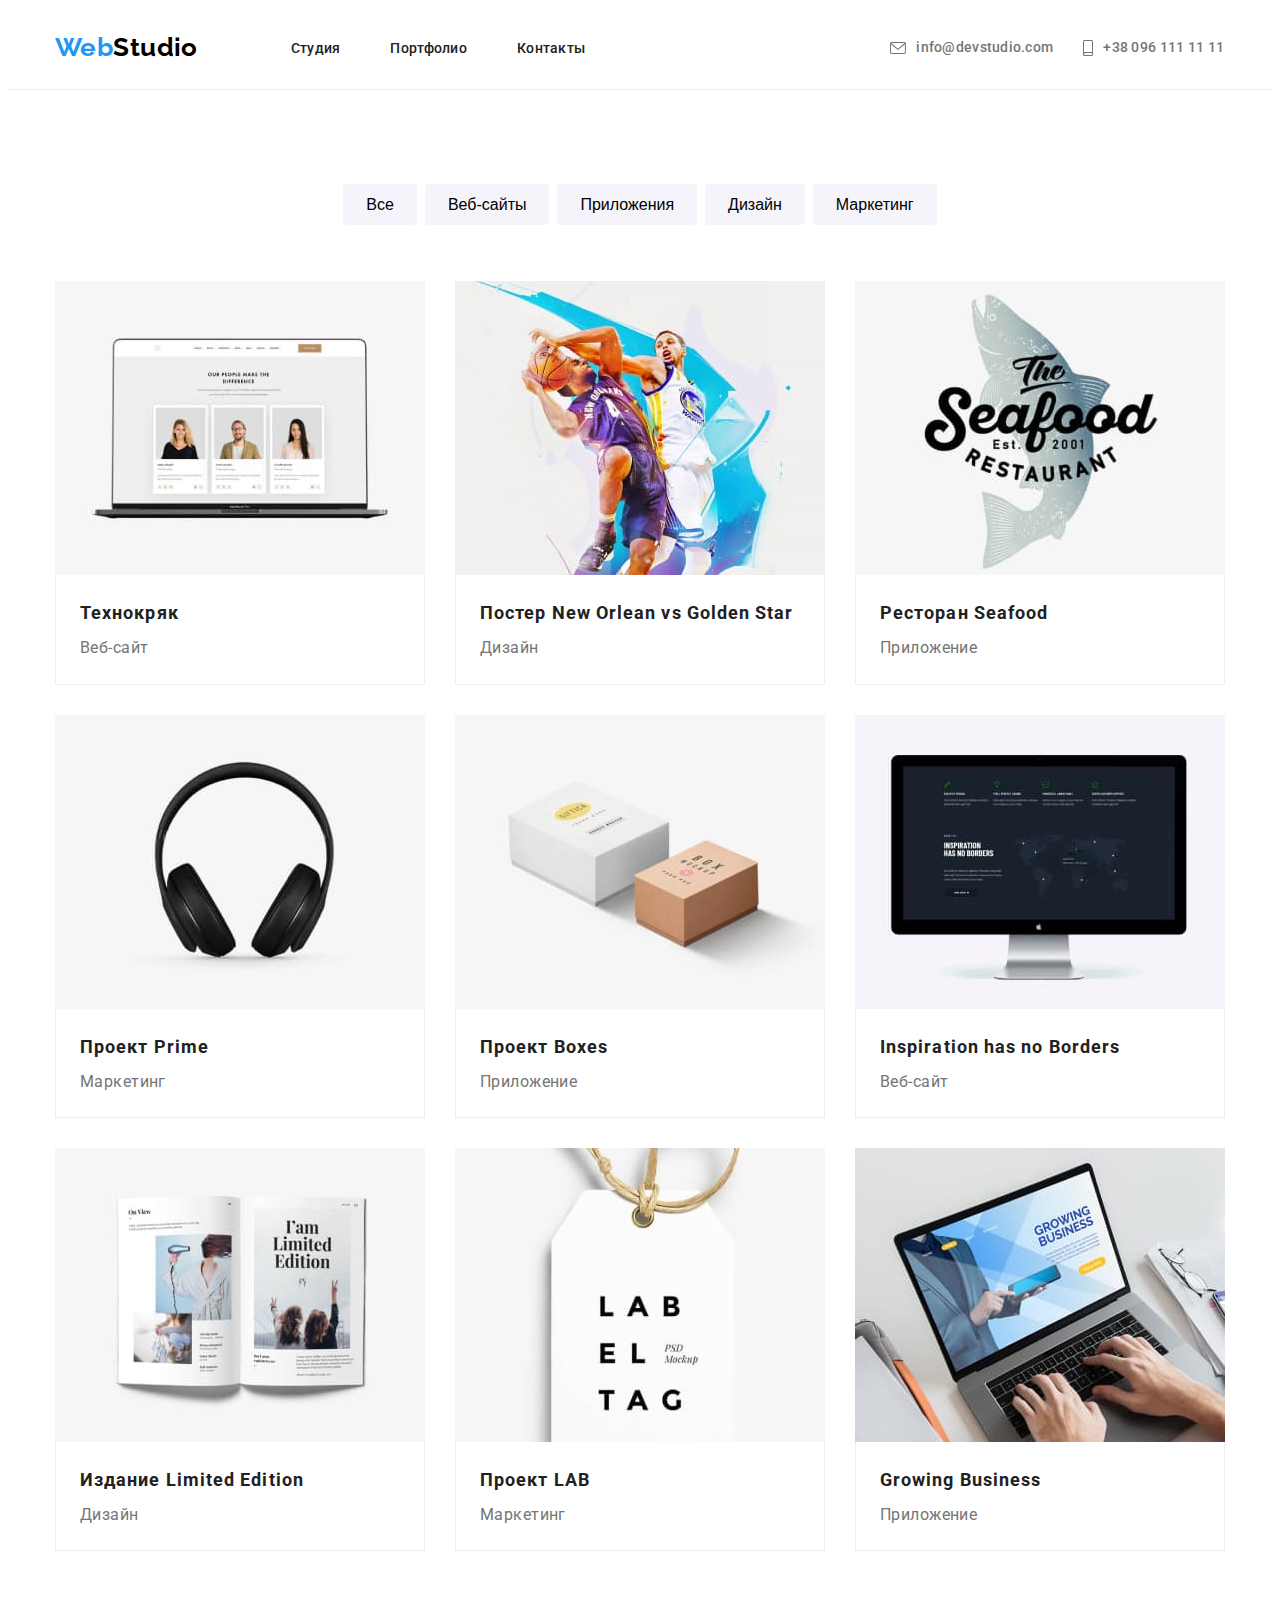
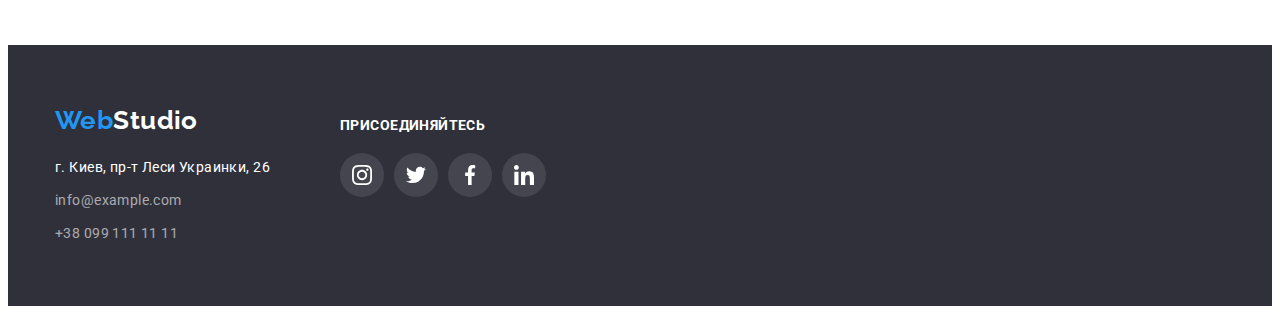
==== portfolio.html @ c5087ade "created reposotory 5" ====
<!DOCTYPE html>
<html lang="ru">

<head>
    <link rel="stylesheet" href="https://cdnjs.cloudflare.com/ajax/libs/modern-normalize/1.0.0/modern-normalize.min.css"
        integrity="sha512-ISS7cAi1PEhQ8jnbJpJZMd29NlhNj4AWYyLOSp2CE/CsHxTCu+r+t0D2yoJudVrd0/8fTVPUVDzY5Tvli75u/g=="
        crossorigin="anonymous" />
    <meta charset="UTF-8">
    <meta name="viewport" content="width=device-width, initial-scale=1.0">
    <title>Портфолио</title>
    <link rel="preconnect" href="https://fonts.gstatic.com">
    <link href="https://fonts.googleapis.com/css2?family=Raleway:wght@700&family=Roboto:wght@400;500;700;900&display=swap"
    rel="stylesheet">
    <link rel="stylesheet" href="./css/style.css">
</head>
<body>
<header class="header header-portfolio">
    <div class="container">
    <nav class="nav">
        <a class="logo" href="./index.html"><span class="logo-part-one">Web</span><span
                class="logo-part-two difference">Studio</span></a>
        <ul class="site-nav">
            <li class="item"><a class="nav-link" href="./index.html">Студия</a></li>
            <li class="item"><a class="nav-link current" href="./portfolio.html">Портфолио</a></li>
            <li class="item"><a class="nav-link" href="">Контакты</a></li>
        </ul>
    </nav>
    <ul class="adress-container">
        <li class="adress"><a class="adress difference" href="mailto:info@devstudio.com"><svg class="icon-envelope" width="16"
                    height="12">
                    <use href="./images/icons.svg#icon-envelope"></use>
                </svg>info@devstudio.com</a></li>
        <li class="adress"><a class="adress difference" href="tel:+380991111111"><svg class="icon-smartphone" width="10"
                    height="16">
                    <use href="./images/icons.svg#icon-smartphone"></use>
                </svg>+38 096 111 11 11</a></li>
    </ul>
    </div>
</header>
<main>
    <section class="portfolio-section">
        <div class="container">
        <h1 class="visually-hidden"></h1>
        <div class="buttons-container">
          <ul class="buttons">
            <li class="item"><button type="button" class="button-portfolio">Все</button></li>
            <li class="item"><button type="button" class="button-portfolio">Веб-сайты</button></li>
            <li class="item"><button type="button" class="button-portfolio">Приложения</button></li>
            <li class="item"><button type="button" class="button-portfolio">Дизайн</button></li>
            <li class="item"><button type="button" class="button-portfolio">Маркетинг</button></li>
           </ul>
        </div>
            <ul class="portfolio-photos">
                <li class="portfolio-list">
                    <a class="portfolio-link" href="">
                    <img src="images/img-8.jpg" alt="фото макбука" width="370" />
                    
                    <div class="fortfolio-set">
                    <h3 class="portfolio-title">Технокряк</h3>
                    <p class="portfolio-text">Веб-сайт</p>
                    </div>
                    </a>
                </li>
                <li class="portfolio-list">
                    <a class="portfolio-link" href="">
                    <img src="images/img-9.jpg" alt="фото двух спортсменов" width="370" />
                    
                    <div class="fortfolio-set">
                      <h3 class="portfolio-title">Постер New Orlean vs Golden Star</h3>
                      <p class="portfolio-text">Дизайн</p>
                    </div>
                    </a>
                </li>
                <li class="portfolio-list">
                    <a class="portfolio-link" href="">
                    <img src="images/img-10.jpg" alt="постер ресторана Seafood" width="370" />
                    
                    <div class="fortfolio-set">
                    <h3 class="portfolio-title">Ресторан Seafood</h3>
                    <p class="portfolio-text">Приложение</p>
                </div>
                </a>
                </li>
                <li class="portfolio-list">
                    <a class="portfolio-link" href="">
                    <img src="images/img-11.jpg" alt="фото наушников" width="370" />
                    
                    <div class="fortfolio-set">
                    <h3 class="portfolio-title">Проект Prime</h3>
                    <p class="portfolio-text">Маркетинг</p>
                </div>
                </a>
                </li>
                <li class="portfolio-list">
                    <a class="portfolio-link" href="">
                    <img src="images/img-12.jpg" alt="фото коробок" width="370" />
                    
                    <div class="fortfolio-set">
                    <h3 class="portfolio-title">Проект Boxes</h3>
                    <p class="portfolio-text">Приложение</p>
                </div>
                </a>
                </li>
                <li class="portfolio-list">
                    <a class="portfolio-link" href="">
                    <img src="images/img-13.jpg" alt="фото монитора" width="370" />
                
                    <div class="fortfolio-set">
                    <h3 class="portfolio-title">Inspiration has no Borders</h3>
                    <p class="portfolio-text">Веб-сайт</p>
                </div>
                </a>
                </li>
                <li class="portfolio-list">
                    <a class="portfolio-link" href="">
                    <img src="images/img-14.jpg" alt="фото разворота журнала" width="370" />
                    
                    <div class="fortfolio-set">
                    <h3 class="portfolio-title">Издание Limited Edition</h3>
                    <p class="portfolio-text">Дизайн</p>
                    </div>
                    </a>
                </li>
                <li class="portfolio-list">
                    <a class="portfolio-link" href="">
                    <img src="images/img-15.jpg" alt="фото белого тега" width="370" />
                    
                    <div class="fortfolio-set">
                    <h3 class="portfolio-title">Проект LAB</h3>
                    <p class="portfolio-text">Маркетинг</p>
                    </div>
                    </a>
                </li>
                <li class="portfolio-list">
                    <a class="portfolio-link" href="">
                    <img src="images/img-16.jpg" alt="фото рук печатающих на ноутбуке" width="370" />
                    
                    <div class="fortfolio-set">
                    <h3 class="portfolio-title">Growing Business</h3>
                    <p class="portfolio-text">Приложение</p>
                    </div>
                    </a>
                </li>
            </ul>
            </div>
        </section>
</main>
<footer class="footer">
    <div class="container">

        <div class="footer-blocks">
            <div class="footer-nav">
                <ul class="footer-list">
                    <li><a class="logo-footer" href="./index.html"><span class="logo-part-one-footer">Web</span><span
                                class="logo-part-two-footer difference">Studio</span></a></li>
                    <li>
                        <address class="adress-footer">г. Киев, пр-т Леси Украинки, 26</address>
                    </li>
                    <!-- <ul class="footer-list">    -->
                    <li class="adress-bottom"><a class="contacts-footer difference"
                            href="mailto:info@example.com">info@example.com</a></li>
                    <li class="adress-bottom"><a class="contacts-footer difference" href="tel:+380991111111">+38 099 111
                            11 11</a></li>
                </ul>
            </div>

            <div class="footer-join">
                <p class="join">присоединяйтесь</p>
                <ul class="footer-links-list">
                    <li class="footer-items"><a class="social-link" href=""><svg class="icons-size">
                                <use href="./images/icons.svg#icon-instagram"></use>
                            </svg></a></li>
                    <li class="footer-items"><a class="social-link" href=""><svg class="icons-size">
                                <use href="./images/icons.svg#icon-twitter"></use>
                            </svg></a></li>
                    <li class="footer-items"><a class="social-link" href=""><svg class="icons-size">
                                <use href="./images/icons.svg#icon-facebook"></use>
                            </svg></a></li>
                    <li class="footer-items"><a class="social-link" href=""><svg class="icons-size">
                                <use href="./images/icons.svg#icon-linkedin"></use>
                            </svg></a></li>
                </ul>
            </div>
        </div>

    </div>
</footer>
</body>
</html>
---- css/style.css ----
*,
*::before,
*::after {
  box-sizing: border-box;
}

:root {
  --white-color: #ffffff;
  --title-color: #212121;
  --main-text-color: #757575;
  --accent-color: #2196f3;
  --logo-part-two-color: #000000;
  --footer-background-color: #2f303a;
  --button-background: #f5f4fa;
  --hero-background: #c4c4c4;
  --hero-gradient: rgba(47, 48, 58, 0.4);
  --social-media: #afb1b8;
  --footer-links-background: rgba(255, 255, 255, 0.1);
}

a {
  text-decoration: none;
  color: inherit;
}

ul {
  list-style: none;
  margin: 0px;
  padding: 0px;
}

body {
  font-family: "Roboto", sans-serif;
  font-weight: 400;
  font-size: 14px;
  letter-spacing: 0.03em;
  background-color: var(--white-color);
  color: var(--title-color);
}

img {
  display: block;
  max-width: 100%;
  height: auto;
}

.container {
  width: 1200px;
  margin-left: auto;
  margin-right: auto;
  padding-left: 15px;
  padding-right: 15px;
}

.header > .container {
  display: flex;
  align-items: center;
}

/* logo */

.logo {
  margin: 24px 93px 25px 0px;
  border: 0px;
}

.logo-part-one,
.logo-part-one-footer,
.logo-part-two {
  font-family: "Raleway", sans-serif;
  font-weight: 700;
  font-size: 26px;
  line-height: 1.19;
  color: var(--accent-color);
}

.logo-part-two.difference {
  color: var(--logo-part-two-color);
}

/* nav */

.nav {
  display: inline-block;
  display: flex;
  padding: 0px;
}
.site-nav {
  display: inline-block;
  display: flex;
  margin: 32px 305px 32px 0px;
  padding: 0px;
  border: 0px;
}

.site-nav > .item:not(:last-child) {
  margin-right: 50px;
}

.adress-container {
  display: flex;
  justify-content: center;
  align-items: center;
  margin: 32px 0px 32px 0px;
  padding: 0px;
}

.icon-envelope,
.icon-smartphone {
  margin: 0px 10px 0px 0px;
  fill: currentColor;
}

.adress {
  display: flex;
  align-items: center;
}

.adress-container > .adress:not(:last-child) {
  margin-right: 30px;
  padding: 0px;
}

/* .site-nav .nav-link.current {
  color: var(--title-color);
} */
/* добавляет ченый ховер и фокус если находишся на этой странице */

.nav-link,
.adress {
  font-weight: 500;
  line-height: 1.14;
  letter-spacing: 0.02em;
  color: var(--title-color);
}

.nav-link:hover,
.nav-link:focus {
  color: var(--accent-color);
}

.adress.difference {
  color: var(--main-text-color);
}
.adress:hover,
.adress:focus {
  color: var(--accent-color);
}
/* hero */

.hero {
  padding-top: 200px;
  padding-bottom: 200px;
  max-width: 1600px;
  height: 600px;
  margin-left: auto;
  margin-right: auto;
  background-color: var(--hero-background);
  background-image: linear-gradient(
      to right,
      var(--hero-gradient),
      var(--hero-gradient)
    ),
    url(../images/hero.jpg);
  background-repeat: no-repeat;
  background-position: cover;
}

.hero-title {
  margin-top: 0px;
  margin-bottom: 30px;
  margin-left: 250px;
  margin-right: 250px;

  font-weight: 900;
  font-size: 44px;
  line-height: 1.36;
  text-align: center;
  letter-spacing: 0.06em;
  text-transform: uppercase;
  color: var(--white-color);
}

/* button */

.button {
  display: inline-block;
  display: flex;
  padding: 10px 32px;
  border: none;
  border-radius: 4px;
  margin-left: auto;
  margin-right: auto;
  margin-top: 0px;
  font: inherit;
  cursor: pointer;

  font-weight: 700;
  font-size: 16px;
  line-height: 1.88;
  align-items: center;
  text-align: center;
  letter-spacing: 0.06em;
  color: var(--white-color);
  background-color: var(--accent-color);
}

/* advantages */

.advantages-section {
  padding: 94px 0px 94px;
}

.visually-hidden {
  position: absolute;
  clip: rect (0 0 0 0);
  width: 1px;
  height: 1px;
  margin: -1px;
}

.advantages {
  display: inline-block;
  display: flex;
  padding: 0px;
}

.advantages > .item:not(:last-child) {
  margin-right: 30px;
}

.advantages-icons {
  display: inline-block;
  width: 270px;
  height: 120px;
  background-color: var(--button-background);
  margin-bottom: 30px;
  padding: 25px 100px;
  border-radius: 4px;
}

.advantages-title {
  padding: 0px;
  margin-top: 0px;
  margin-bottom: 10px;
  font-weight: 700;
  line-height: 1.14;
  text-transform: uppercase;
}

.advantages-text {
  padding: 0px;
  margin-top: 0px;
  margin-bottom: 0px;
  line-height: 1.72;
  color: var(--main-text-color);
}

/* what we do */
.features-container {
  padding-bottom: 94px;
}

.features-title {
  margin: 0px 0px 50px;
}

.features-list {
  display: inline-block;
  display: flex;
  margin-left: 0px;
  margin-right: 0px;
  padding-bottom: 0px;
}

.features-list > .features-photos:not(:last-child) {
  margin-right: 30px;
}

.features-title,
.team-title,
.clients-title {
  font-weight: 700;
  font-size: 36px;
  line-height: 1.16;
  text-align: center;
}

/* team */
.team {
  padding-top: 94px;
  padding-bottom: 94px;
  background-color: var(--button-background);
}

.team-title {
  margin-top: 0px;
  margin-bottom: 50px;
}

.team-list {
  display: inline-block;
  display: flex;
}

.team-photos {
  box-shadow: 0px 1px 3px rgba(0, 0, 0, 0.12), 0px 1px 1px rgba(0, 0, 0, 0.14),
    0px 2px 1px rgba(0, 0, 0, 0.2);
  border-radius: 0px 0px 4px 4px;
}

.caption {
  width: 270px;
  background-color: var(--white-color);
  margin: 0px;
  padding-top: 30px;
  padding-bottom: 30px;
  border: none;
  border-radius: 0px 0px 4px 4px;
}

.team-list > .team-photos:not(:first-child) {
  margin-left: 30px;
}

.team-names {
  text-align: center;
  margin: 0px 0px 10px 0px;
  font-weight: 500;
  font-size: 16px;
  line-height: 1.19;
}

.position {
  margin: 0px;
  font-size: 16px;
  line-height: 1.19;
  text-align: center;
  color: var(--main-text-color);
}

/* social links */
.social-list {
  display: flex;
  justify-content: center;
  align-items: center;
  margin: 16px 32px 0px;
}

.social-list > .social-items:not(:last-child) {
  margin-right: 10px;
}

.social-links {
  display: inline-flex;
  justify-content: center;
  align-items: center;
  width: 44px;
  height: 44px;
  border-radius: 50%;
  color: var(--social-media);
}

.icon-size {
  width: 20px;
  height: 20px;
  fill: currentColor;
}

.social-links:hover,
.social-links:focus {
  background-color: var(--accent-color);
  color: var(--white-color);
}

/* clients */
.clients-section {
  padding: 94px 0px;
}

.clients-title {
  margin: 0px 0px 50px;
}

.clients-list {
  display: flex;
}

.clients-list > .clients-item:not(:last-child) {
  margin-right: 30px;
}

.logo-link {
  display: block;
  display: inline-flex;
  justify-content: center;
  align-items: center;
  width: 170px;
  height: 90px;
  border: 1px solid var(--social-media);
  /* box-sizing: border-box; */
  border-radius: 4px;
  background-color: var(--white-color);
  color: var(--social-media);
}

.logos {
  fill: currentColor;
}

.clients-item > .logo-link:hover,
.clients-item > .logo-link:focus {
  border-color: var(--accent-color);
  color: var(--accent-color);
}

/* footer */

.footer-blocks {
  display: flex;
  align-items: flex-start;
}

.footer {
  padding-top: 60px;
  padding-bottom: 60px;
  background-color: var(--footer-background-color);
}

.logo-footer {
  margin: 60px 0px 0px 0px;
  padding: 0px;
}

.logo-part-one-footer,
.logo-part-two-footer {
  font-family: "Raleway", sans-serif;
  font-weight: 700;
  font-size: 26px;
  line-height: 1.19;
  color: var(--accent-color);
}

.logo-part-two-footer.difference {
  color: var(--white-color);
}

.footer-nav {
  display: flex;
  padding: 0px;
  margin-right: 0;
}

.adress-footer {
  margin: 20px 0px 9px 0px;
  padding: 0px;
}

.adress-footer,
.contacts-footer {
  line-height: 1.71;
  font-style: inherit;
  color: var(--white-color);
}

.adress-bottom {
  margin: 0px 0px 9px 0px;
  padding: 0px;
}

.adress-bottom:last-child {
  margin-bottom: 0px;
}

.contacts-footer.difference {
  color: rgba(255, 255, 255, 0.6);
}

/* footer links */

.footer-join {
  display: inline-block;
  margin: 0px 0px 0px 70px;
}

.join {
  display: inline-block;
  display: flex;
  font-family: inherit;
  font-weight: 700;
  line-height: 16px;
  text-transform: uppercase;
  margin: 12px 0px 20px 0px;
  padding: 0px;
  color: var(--white-color);
}

.footer-links-list {
  display: flex;
  justify-content: center;
}

.footer-links-list > .footer-items:not(:last-child) {
  margin-right: 10px;
}

.social-link {
  display: inline-flex;
  justify-content: center;
  align-items: center;
  width: 44px;
  height: 44px;
  border-radius: 50%;
  background-color: rgba(255, 255, 255, 0.1);
  color: var(--white-color);
}

.icons-size {
  width: 20px;
  height: 20px;
  fill: currentColor;
}

.social-link:hover,
.social-link:focus {
  background-color: var(--accent-color);
}

/* portfolio page */

.header-portfolio {
  border-bottom: 1px solid;
  color: #ececec;
}

.portfolio-section {
  padding-top: 94px;
  padding-bottom: 94px;
}

.buttons-container {
  display: flex;
}

.buttons > .item:not(:last-child) {
  margin-right: 8px;
}

.buttons {
  display: inline-block;
  display: flex;
  margin: 0px;
  margin-left: auto;
  margin-right: auto;
  padding: 0px;
}

.button-portfolio {
  border: 1px solid transparent;
  border-radius: 4px;
  cursor: pointer;
  padding: 6px 22px;

  font-weight: 500;
  font-size: 16px;
  line-height: 1.7;
  text-align: center;
  background-color: var(--button-background);
}
.button-portfolio:hover,
.button-portfolio:focus {
  background-color: var(--accent-color);
  color: var(--white-color);
  box-shadow: 0px 3px 1px rgba(0, 0, 0, 0.1), 0px 1px 2px rgba(0, 0, 0, 0.08),
    0px 2px 2px rgba(0, 0, 0, 0.12);
}
/* portfolio photos */

.portfolio-photos {
  display: flex;
  flex-wrap: wrap;
  margin-top: 56px;
}

.portfolio-list {
  margin-left: 30px;
  margin-right: 0px;
}

.portfolio-link:focus,
.portfolio-list:hover {
  filter: drop-shadow(0px 4px 4px rgba(0, 0, 0, 0.25));
}

.portfolio-photos > .portfolio-list:nth-child(3n + 1) {
  margin-left: 0px;
}

.portfolio-photos > .portfolio-list:nth-child(n + 4) {
  margin-top: 30px;
}

.fortfolio-set {
  width: 370px;
  background-color: var(--white-color);
  margin: 0px;
  padding: 20px 0px 20px 24px;
  background: #ffffff;
  border: 1px solid #eeeeee;
  border-top: none;
  box-sizing: border-box;
}

.portfolio-title {
  margin: 0px 0px 2px 0px;
  font-weight: 700;
  font-size: 18px;
  line-height: 2;
  letter-spacing: 0.06em;
}

.portfolio-text {
  margin: 0px;
  font-size: 16px;
  line-height: 1.9;
  color: var(--main-text-color);
}
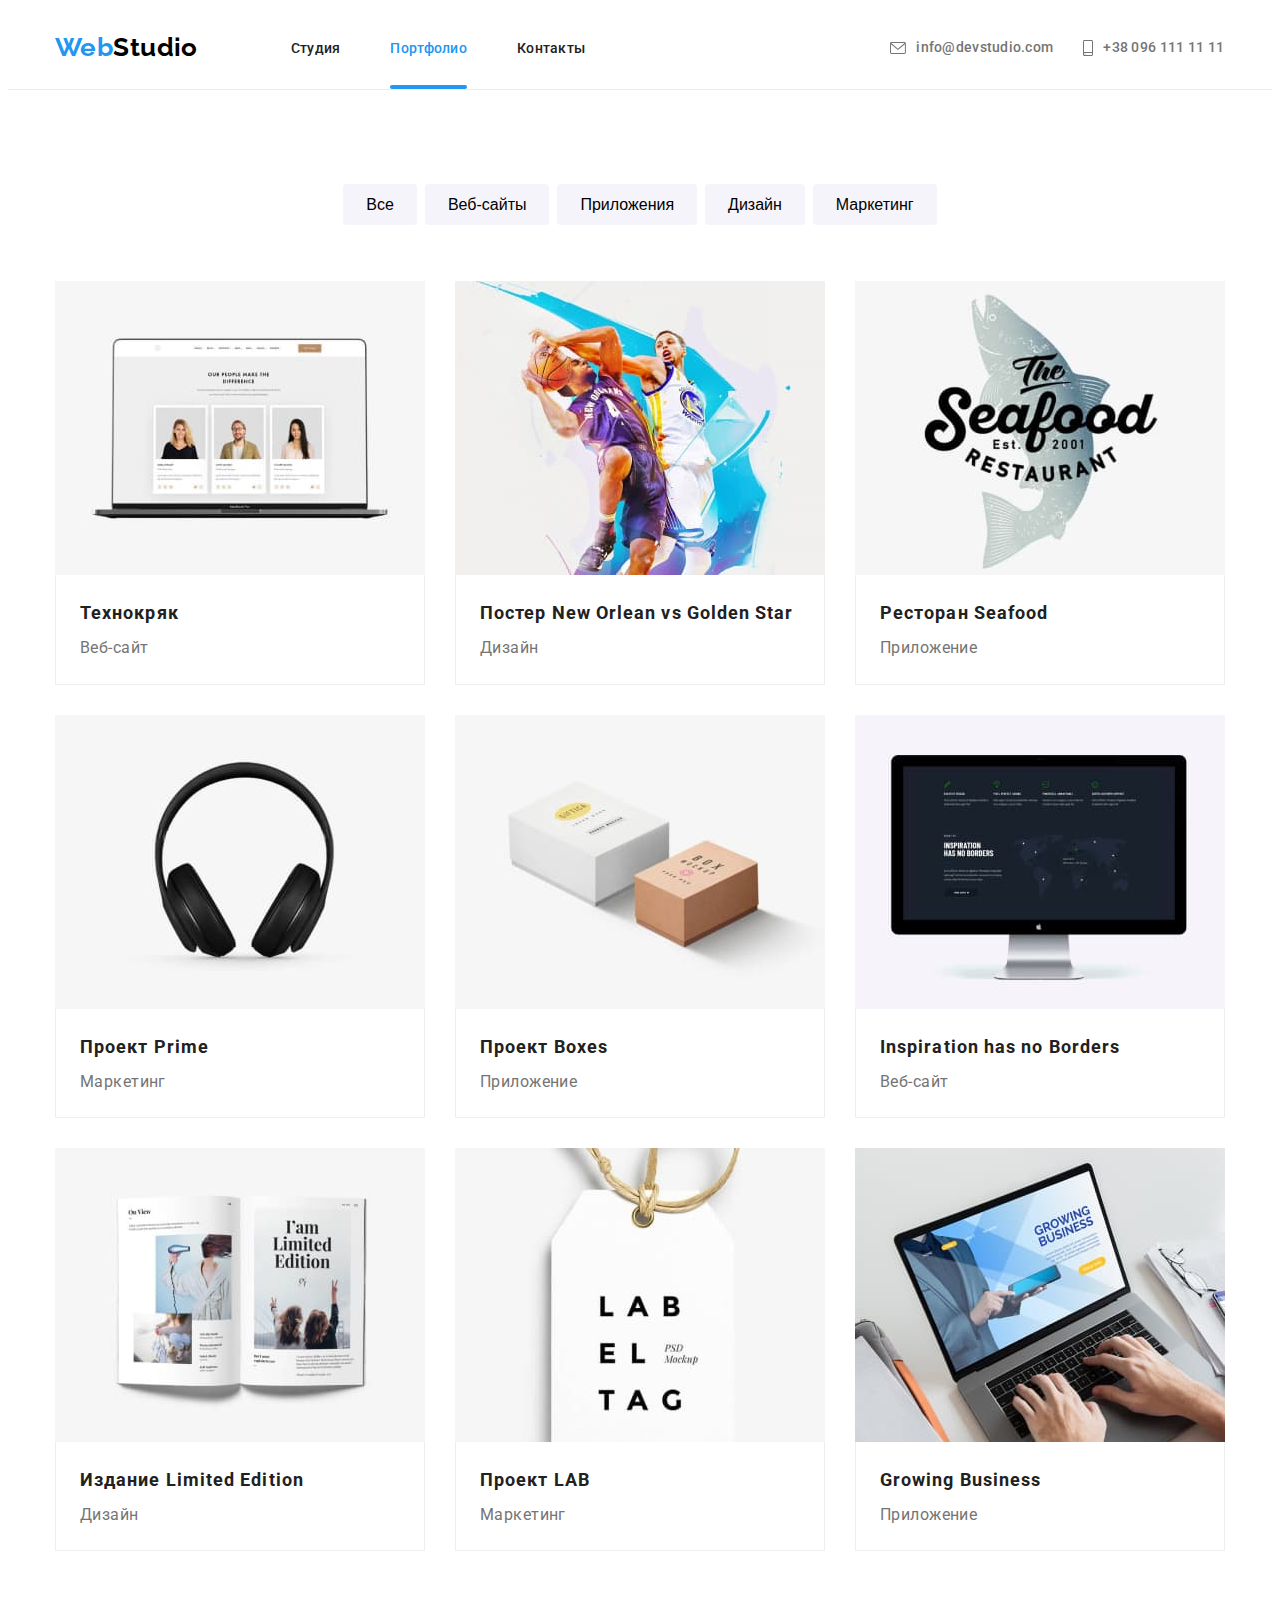
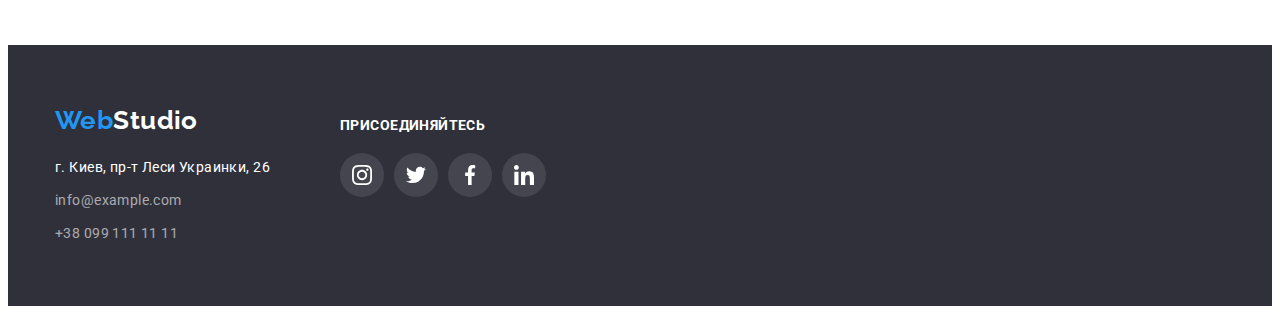
==== commit b01a8b1a: "added overlay to all portfolio photos" ====
--- a/portfolio.html
+++ b/portfolio.html
@@ -52,9 +52,12 @@
         </div>
             <ul class="portfolio-photos">
                 <li class="portfolio-list">
-                    <a class="portfolio-link" href="">
+                    <a class="portfolio-link" href=""> 
+                    <div class="portfolio-info">
                     <img src="images/img-8.jpg" alt="фото макбука" width="370" />
-                    
+                    <div class="portfolio-overlay"><p>Технокряк это современная площадка распространения коронавируса. Компании используют эту платформу для цифрового
+                    шпионажа и атак на защищённые сервера конкурентов.</p></div>
+                    </div>
                     <div class="fortfolio-set">
                     <h3 class="portfolio-title">Технокряк</h3>
                     <p class="portfolio-text">Веб-сайт</p>
@@ -63,8 +66,12 @@
                 </li>
                 <li class="portfolio-list">
                     <a class="portfolio-link" href="">
+                        <div class="portfolio-info">
                     <img src="images/img-9.jpg" alt="фото двух спортсменов" width="370" />
-                    
+                <div class="portfolio-overlay">
+                    <p>Технокряк это современная площадка распространения коронавируса. Компании используют эту платформу для цифрового
+                        шпионажа и атак на защищённые сервера конкурентов.</p></div>
+                </div>
                     <div class="fortfolio-set">
                       <h3 class="portfolio-title">Постер New Orlean vs Golden Star</h3>
                       <p class="portfolio-text">Дизайн</p>
@@ -73,8 +80,12 @@
                 </li>
                 <li class="portfolio-list">
                     <a class="portfolio-link" href="">
+                         <div class="portfolio-info">
                     <img src="images/img-10.jpg" alt="постер ресторана Seafood" width="370" />
-                    
+                    <div class="portfolio-overlay">
+                        <p>Технокряк это современная площадка распространения коронавируса. Компании используют эту платформу для цифрового
+                            шпионажа и атак на защищённые сервера конкурентов.</p></div>
+                    </div>
                     <div class="fortfolio-set">
                     <h3 class="portfolio-title">Ресторан Seafood</h3>
                     <p class="portfolio-text">Приложение</p>
@@ -83,8 +94,12 @@
                 </li>
                 <li class="portfolio-list">
                     <a class="portfolio-link" href="">
+ <div class="portfolio-info">
                     <img src="images/img-11.jpg" alt="фото наушников" width="370" />
-                    
+                    <div class="portfolio-overlay">
+                        <p>Технокряк это современная площадка распространения коронавируса. Компании используют эту платформу для цифрового
+                            шпионажа и атак на защищённые сервера конкурентов.</p></div>
+                    </div>
                     <div class="fortfolio-set">
                     <h3 class="portfolio-title">Проект Prime</h3>
                     <p class="portfolio-text">Маркетинг</p>
@@ -93,8 +108,11 @@
                 </li>
                 <li class="portfolio-list">
                     <a class="portfolio-link" href="">
+ <div class="portfolio-info">
                     <img src="images/img-12.jpg" alt="фото коробок" width="370" />
-                    
+                    <div class="portfolio-overlay"><p>Технокряк это современная площадка распространения коронавируса. Компании используют эту платформу для цифрового
+                    шпионажа и атак на защищённые сервера конкурентов.</p></div>
+                    </div>
                     <div class="fortfolio-set">
                     <h3 class="portfolio-title">Проект Boxes</h3>
                     <p class="portfolio-text">Приложение</p>
@@ -103,8 +121,11 @@
                 </li>
                 <li class="portfolio-list">
                     <a class="portfolio-link" href="">
+ <div class="portfolio-info">
                     <img src="images/img-13.jpg" alt="фото монитора" width="370" />
-                
+                <div class="portfolio-overlay"><p>Технокряк это современная площадка распространения коронавируса. Компании используют эту платформу для цифрового
+                    шпионажа и атак на защищённые сервера конкурентов.</p></div>
+                    </div>
                     <div class="fortfolio-set">
                     <h3 class="portfolio-title">Inspiration has no Borders</h3>
                     <p class="portfolio-text">Веб-сайт</p>
@@ -113,8 +134,11 @@
                 </li>
                 <li class="portfolio-list">
                     <a class="portfolio-link" href="">
+ <div class="portfolio-info">
                     <img src="images/img-14.jpg" alt="фото разворота журнала" width="370" />
-                    
+                    <div class="portfolio-overlay"><p>Технокряк это современная площадка распространения коронавируса. Компании используют эту платформу для цифрового
+                    шпионажа и атак на защищённые сервера конкурентов.</p></div>
+                    </div>
                     <div class="fortfolio-set">
                     <h3 class="portfolio-title">Издание Limited Edition</h3>
                     <p class="portfolio-text">Дизайн</p>
@@ -123,8 +147,11 @@
                 </li>
                 <li class="portfolio-list">
                     <a class="portfolio-link" href="">
+ <div class="portfolio-info">
                     <img src="images/img-15.jpg" alt="фото белого тега" width="370" />
-                    
+                    <div class="portfolio-overlay"><p>Технокряк это современная площадка распространения коронавируса. Компании используют эту платформу для цифрового
+                    шпионажа и атак на защищённые сервера конкурентов.</p></div>
+                    </div>
                     <div class="fortfolio-set">
                     <h3 class="portfolio-title">Проект LAB</h3>
                     <p class="portfolio-text">Маркетинг</p>
@@ -133,8 +160,11 @@
                 </li>
                 <li class="portfolio-list">
                     <a class="portfolio-link" href="">
+        <div class="portfolio-info">                
                     <img src="images/img-16.jpg" alt="фото рук печатающих на ноутбуке" width="370" />
-                    
+                    <div class="portfolio-overlay"><p>Технокряк это современная площадка распространения коронавируса. Компании используют эту платформу для цифрового
+                    шпионажа и атак на защищённые сервера конкурентов.</p></div>
+                    </div>
                     <div class="fortfolio-set">
                     <h3 class="portfolio-title">Growing Business</h3>
                     <p class="portfolio-text">Приложение</p>
--- a/css/style.css
+++ b/css/style.css
@@ -121,11 +121,6 @@
   padding: 0px;
 }
 
-/* .site-nav .nav-link.current {
-  color: var(--title-color);
-} */
-/* добавляет ченый ховер и фокус если находишся на этой странице */
-
 .nav-link,
 .adress {
   font-weight: 500;
@@ -146,6 +141,27 @@
 .adress:focus {
   color: var(--accent-color);
 }
+
+.nav-link {
+  position: relative;
+}
+
+.nav-link.current {
+  color: var(--accent-color);
+}
+
+.nav-link.current::after {
+  content: "";
+  display: block;
+  position: absolute;
+  padding: 0;
+  margin-top: 28.5px;
+  width: 100%;
+  height: 4px;
+  background-color: var(--accent-color);
+  border-radius: 2px;
+}
+
 /* hero */
 
 .hero {
@@ -286,6 +302,31 @@
   text-align: center;
 }
 
+.features-overlay {
+  position: relative;
+}
+
+.features-overlay > .features-info {
+  position: absolute;
+  width: 100%;
+  height: 70px;
+  bottom: 0;
+  left: 0;
+  background-color: rgba(47, 48, 58, 0.8);
+}
+
+.features-info {
+  margin: 0;
+  padding-top: 27px;
+  padding-bottom: 27px;
+  align-items: center;
+  font-weight: bold;
+  line-height: 1.14;
+  text-align: center;
+  text-transform: uppercase;
+  color: var(--white-color);
+}
+
 /* team */
 .team {
   padding-top: 94px;
@@ -625,3 +666,77 @@
   line-height: 1.9;
   color: var(--main-text-color);
 }
+
+.portfolio-info {
+  position: relative;
+  overflow: hidden;
+}
+
+.portfolio-overlay {
+  position: absolute;
+  top: 0;
+  left: 0;
+  width: 100%;
+  height: 100%;
+  background-color: rgba(33, 150, 243, 0.9);
+  transform: translateY(100%);
+  transition: transform 250ms cubic-bezier(0.4, 0, 0.2, 1);
+}
+
+.portfolio-list:hover .portfolio-overlay {
+  transform: translateY(0);
+}
+
+.portfolio-link:focus .portfolio-overlay {
+  transform: translateY(0);
+}
+
+.portfolio-overlay > p {
+  font-family: inherit;
+  font-size: 18px;
+  line-height: 1.55;
+  color: var(--white-color);
+  padding: 63px 24px;
+  margin: 0;
+}
+
+/* modal window */
+.backdrop {
+  position: fixed;
+  top: 0;
+  left: 0;
+  width: 100%;
+  height: 100%;
+  background-color: rgba(0, 0, 0, 0.2);
+}
+
+.backdrop.is-hidden {
+  opacity: 0;
+  pointer-events: none;
+}
+
+.modal {
+  position: absolute;
+  top: 50%;
+  left: 50%;
+  transform: translate(-50%, -50%);
+  min-width: 528px;
+  min-height: 581px;
+  background-color: var(--white-color);
+  border-radius: 4px;
+  box-shadow: 0px 1px 3px rgba(0, 0, 0, 0.12), 0px 1px 1px rgba(0, 0, 0, 0.14),
+    0px 2px 1px rgba(0, 0, 0, 0.2);
+}
+
+.modal-button {
+  position: absolute;
+  margin: 0;
+  padding: 0;
+  width: 30px;
+  height: 30px;
+  right: 8px;
+  top: 8px;
+  border: 1px solid rgba(0, 0, 0, 0.1);
+  background-color: var(--white-color);
+  border-radius: 50%;
+}
